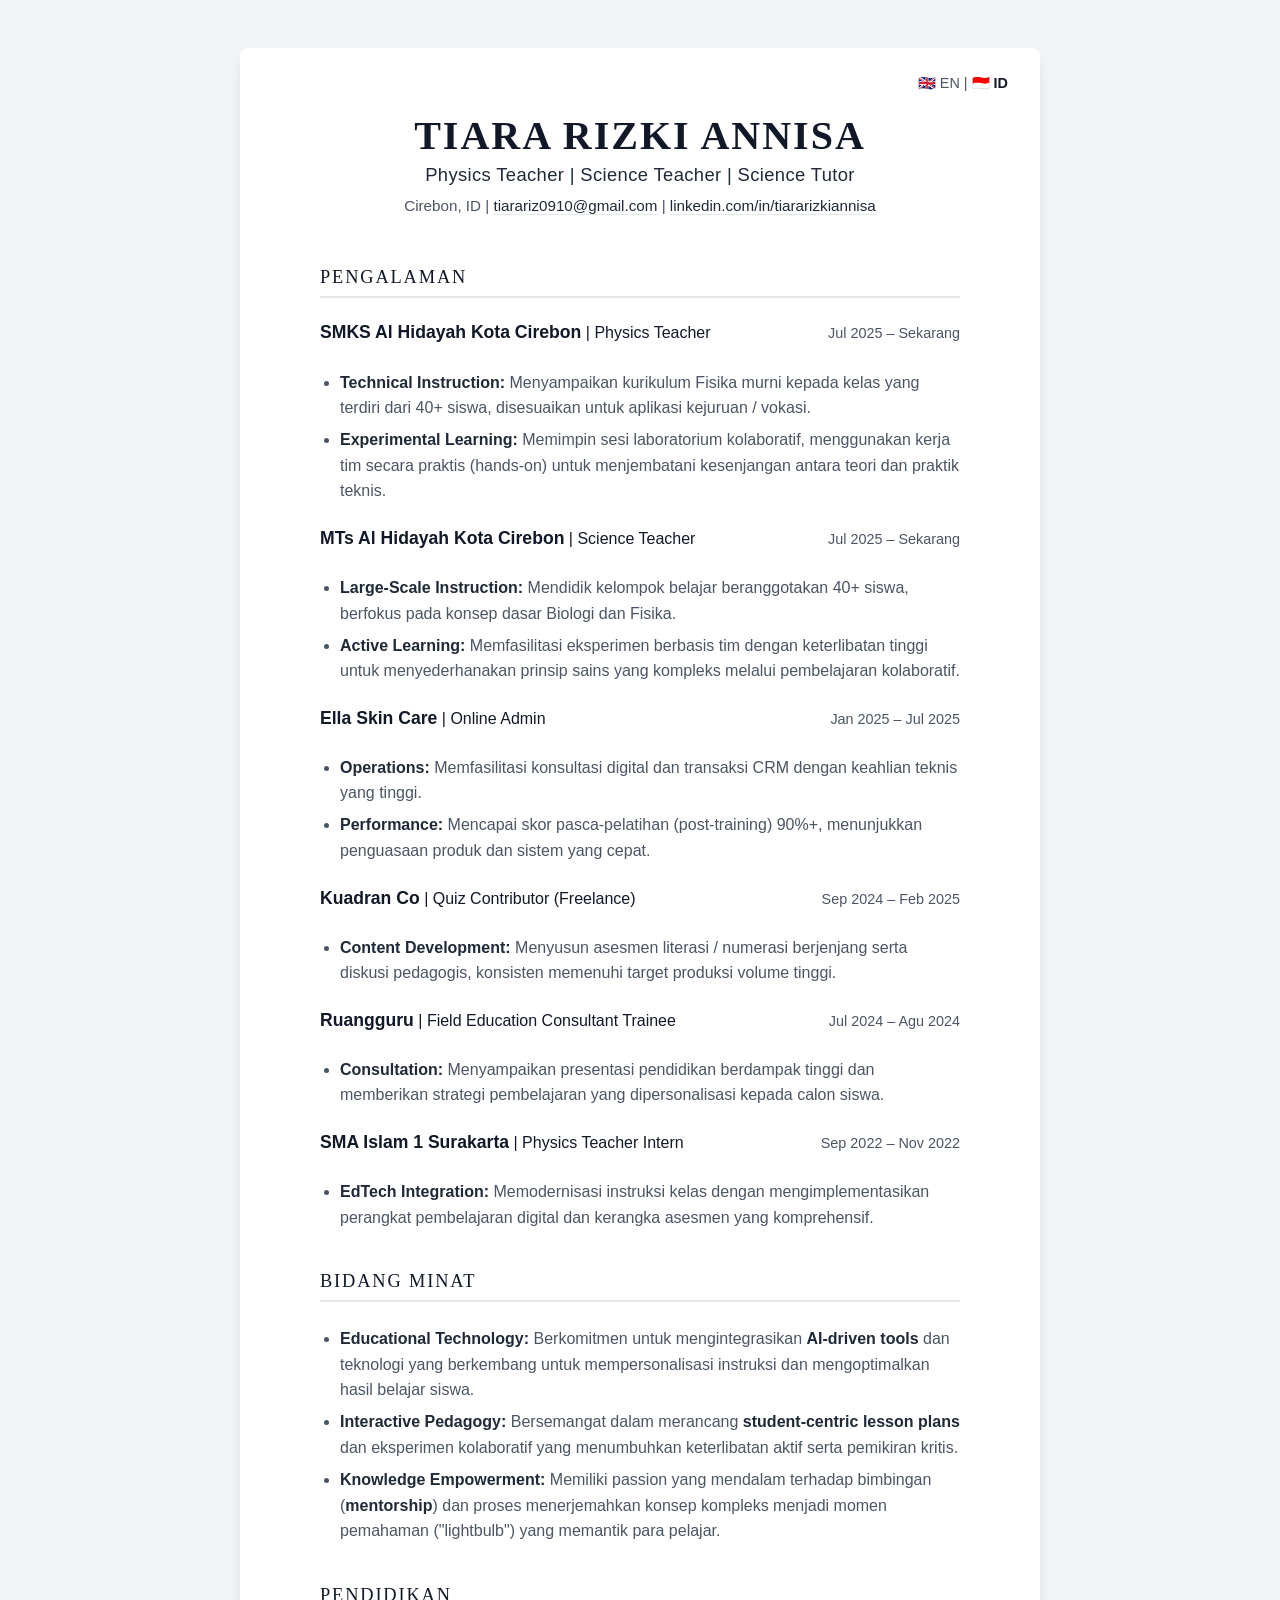
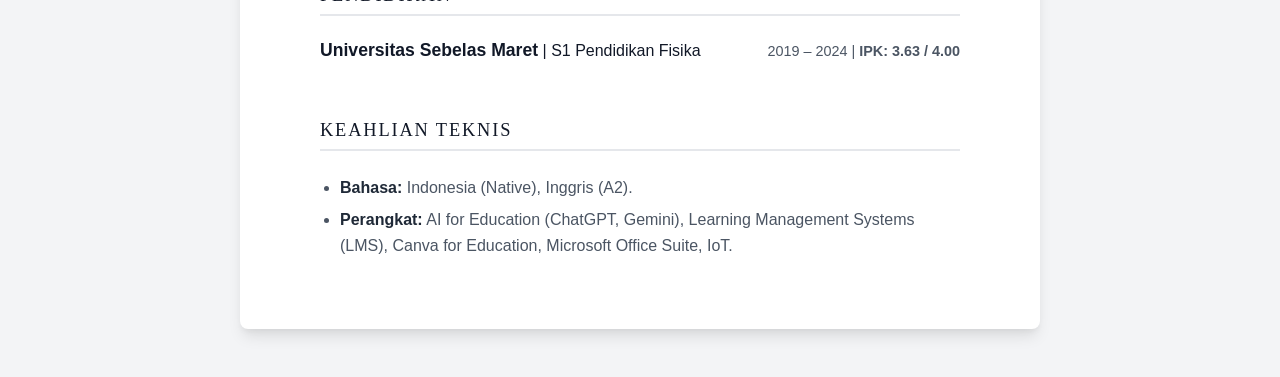
==== id.html @ 32459f76 "Add indonesian language" ====
<!doctype html>
<html lang="id">
  <head>
    <meta charset="UTF-8" />
    <meta name="viewport" content="width=device-width, initial-scale=1.0" />
    <title>Tiara R - Teacher</title>

    <link
      href="https://api.fontshare.com/v2/css?f[]=satoshi@400&f[]=bevellier@500&display=swap"
      rel="stylesheet"
    />
    <link rel="stylesheet" href="style.css" />
  </head>
  <body>
    <main>
      <div class="lang-switcher">
        <a href="index.html">🇬🇧 EN</a> | <span>🇮🇩 ID</span>
      </div>
      <header>
        <h1>TIARA RIZKI ANNISA</h1>
        <h2>Physics Teacher | Science Teacher | Science Tutor</h2>
        <p>
          Cirebon, ID |
          <a href="mailto:tiarariz0910@gmail.com">tiarariz0910@gmail.com</a> |
          <a href="https://linkedin.com/in/tiararizkiannisa">
            linkedin.com/in/tiararizkiannisa
          </a>
        </p>
      </header>

      <section>
        <h2>PENGALAMAN</h2>

        <article>
          <header>
            <h3>
              <strong>SMKS Al Hidayah Kota Cirebon</strong> | Physics Teacher
            </h3>
            <p><em>Jul 2025 – Sekarang</em></p>
          </header>
          <ul>
            <li>
              <strong>Technical Instruction:</strong> Menyampaikan kurikulum Fisika murni kepada kelas yang terdiri dari 40+ siswa, disesuaikan untuk aplikasi kejuruan / vokasi.
            </li>
            <li>
              <strong>Experimental Learning: </strong> Memimpin sesi laboratorium kolaboratif, menggunakan kerja tim secara praktis (hands-on) untuk menjembatani kesenjangan antara teori dan praktik teknis.
            </li>
          </ul>
        </article>

        <article>
          <header>
            <h3>
              <strong>MTs Al Hidayah Kota Cirebon</strong> | Science Teacher
            </h3>
            <p><em>Jul 2025 – Sekarang</em></p>
          </header>
          <ul>
            <li>
              <strong>Large-Scale Instruction:</strong>
              Mendidik kelompok belajar beranggotakan 40+ siswa, berfokus pada konsep dasar Biologi dan Fisika.
            </li>
            <li>
              <strong>Active Learning: </strong> Memfasilitasi eksperimen berbasis tim dengan keterlibatan tinggi untuk menyederhanakan prinsip sains yang kompleks melalui pembelajaran kolaboratif.
            </li>
          </ul>
        </article>

        <article>
          <header>
            <h3><strong>Ella Skin Care</strong> | Online Admin</h3>
            <p><em>Jan 2025 – Jul 2025</em></p>
          </header>
          <ul>
            <li>
              <strong>Operations:</strong> Memfasilitasi konsultasi digital dan transaksi CRM dengan keahlian teknis yang tinggi.
            </li>
            <li>
              <strong>Performance:</strong> Mencapai skor pasca-pelatihan (post-training) 90%+, menunjukkan penguasaan produk dan sistem yang cepat.
            </li>
          </ul>
        </article>

        <article>
          <header>
            <h3><strong>Kuadran Co</strong> | Quiz Contributor (Freelance)</h3>
            <p><em>Sep 2024 – Feb 2025</em></p>
          </header>
          <ul>
            <li>
              <strong>Content Development:</strong> Menyusun asesmen literasi / numerasi berjenjang serta diskusi pedagogis, konsisten memenuhi target produksi volume tinggi.
            </li>
          </ul>
        </article>

        <article>
          <header>
            <h3>
              <strong>Ruangguru</strong> | Field Education Consultant Trainee
            </h3>
            <p><em>Jul 2024 – Agu 2024</em></p>
          </header>
          <ul>
            <li>
              <strong>Consultation:</strong> Menyampaikan presentasi pendidikan berdampak tinggi dan memberikan strategi pembelajaran yang dipersonalisasi kepada calon siswa.
            </li>
          </ul>
        </article>

        <article>
          <header>
            <h3>
              <strong>SMA Islam 1 Surakarta</strong> | Physics Teacher Intern
            </h3>
            <p><em>Sep 2022 – Nov 2022</em></p>
          </header>
          <ul>
            <li>
              <strong>EdTech Integration:</strong> Memodernisasi instruksi kelas dengan mengimplementasikan perangkat pembelajaran digital dan kerangka asesmen yang komprehensif.
            </li>
          </ul>
        </article>
      </section>

      <section>
        <h2>BIDANG MINAT</h2>
        <ul>
          <li>
            <strong>Educational Technology:</strong> Berkomitmen untuk mengintegrasikan <strong>AI-driven tools</strong> dan teknologi yang berkembang untuk mempersonalisasi instruksi dan mengoptimalkan hasil belajar siswa.
          </li>
          <li>
            <strong>Interactive Pedagogy:</strong> Bersemangat dalam merancang <strong>student-centric lesson plans</strong> dan eksperimen kolaboratif yang menumbuhkan keterlibatan aktif serta pemikiran kritis.
          </li>
          <li>
            <strong>Knowledge Empowerment:</strong> Memiliki passion yang mendalam terhadap bimbingan (<strong>mentorship</strong>) dan proses menerjemahkan konsep kompleks menjadi momen pemahaman ("lightbulb") yang memantik para pelajar.
          </li>
        </ul>
      </section>

      <section>
        <h2>PENDIDIKAN</h2>
        <article>
          <header>
            <h3>
              <strong>Universitas Sebelas Maret</strong> | S1 Pendidikan Fisika
            </h3>
            <p><em>2019 – 2024</em> | <strong>IPK: 3.63 / 4.00</strong></p>
          </header>
        </article>
      </section>

      <section>
        <h2>KEAHLIAN TEKNIS</h2>
        <ul>
          <li><strong>Bahasa:</strong> Indonesia (Native), Inggris (A2).</li>
          <li>
            <strong>Perangkat:</strong> AI for Education (ChatGPT, Gemini), Learning
            Management Systems (LMS), Canva for Education, Microsoft Office
            Suite, IoT.
          </li>
        </ul>
      </section>
    </main>
  </body>
</html>
---- style.css ----
* {
  margin: 0;
  padding: 0;
  box-sizing: border-box;
}

:root {
  --text-primary: #1f2937;
  --text-secondary: #4b5563;
  --bg-color: #f3f4f6;
  --white: #ffffff;
  --accent: #111827;
  --border-color: #e5e7eb;
}

@media (prefers-color-scheme: dark) {
  :root {
    --text-primary: #f3f4f6;
    --text-secondary: #9ca3af;
    --bg-color: #111827;
    --white: #1f2937;
    --accent: #f9fafb;
    --border-color: #374151;
  }
}

body {
  background-color: var(--bg-color);
  color: var(--text-primary);
  font-family: "Satoshi", sans-serif;
  line-height: 1.6;
  -webkit-font-smoothing: antialiased;
  transition:
    background-color 0.3s ease,
    color 0.3s ease;
}

main {
  background-color: var(--white);
  max-width: 50rem;
  margin: 3rem auto;
  padding: 4rem 5rem;
  box-shadow:
    0 10px 15px -3px rgba(0, 0, 0, 0.1),
    0 4px 6px -2px rgba(0, 0, 0, 0.05);
  border-radius: 8px;
  transition:
    background-color 0.3s ease,
    box-shadow 0.3s ease;
  position: relative;
}

@media (max-width: 768px) {
  main {
    margin: 0;
    padding: 2.5rem 1.5rem 2rem;
    border-radius: 0;
    box-shadow: none;
  }
}

h1,
h2,
h3,
h4,
h5,
h6 {
  font-family: "Bevellier", serif;
  font-weight: 500;
  line-height: 1.2;
  color: var(--accent);
}

main > header {
  text-align: center;
  margin-bottom: 3rem;
}

main > header h1 {
  font-size: 2.5rem;
  letter-spacing: 0.05em;
  margin-bottom: 0.25rem;
  font-weight: 700;
}

main > header h2 {
  font-family: "Satoshi", sans-serif;
  font-size: 1.15rem;
  font-weight: 500;
  color: var(--text-primary);
  margin-bottom: 0.5rem;
  letter-spacing: 0.02em;
}

main > header p {
  color: var(--text-secondary);
  font-size: 0.95rem;
}

a {
  color: var(--text-primary);
  text-decoration: none;
  border-bottom: 1px solid var(--border-color);
  transition: border-color 0.2s ease;
}

a:hover {
  border-bottom: 1px solid var(--text-primary);
}

section {
  margin-bottom: 2.5rem;
}

section:last-child {
  margin-bottom: 0;
}

section h2 {
  font-size: 1.15rem;
  text-transform: uppercase;
  letter-spacing: 0.1em;
  margin-bottom: 1.5rem;
  padding-bottom: 0.5rem;
  border-bottom: 2px solid var(--border-color);
  color: var(--accent);
}

article {
  margin-bottom: 1.5rem;
}

article:last-child {
  margin-bottom: 0;
}

article header {
  display: flex;
  justify-content: space-between;
  align-items: baseline;
  margin-bottom: 0.5rem;
  flex-wrap: wrap;
  row-gap: 0.25rem;
}

article h3 {
  font-family: "Satoshi", sans-serif;
  font-size: 1rem;
  font-weight: 400;
}

article h3 strong {
  font-weight: 700;
  font-size: 1.1rem;
  color: var(--accent);
}

article header p {
  color: var(--text-secondary);
  font-size: 0.9rem;
}

article header p em {
  font-style: normal;
}

ul {
  padding-left: 1.25rem;
  color: var(--text-secondary);
}

ul li {
  margin-bottom: 0.4rem;
}

ul li strong {
  color: var(--text-primary);
  font-weight: 600;
}

p {
  margin-bottom: 1rem;
}

.lang-switcher {
  position: absolute;
  top: 1.5rem;
  right: 2rem;
  font-size: 0.9rem;
  font-family: "Satoshi", sans-serif;
  color: var(--text-secondary);
}

@media (max-width: 768px) {
  .lang-switcher {
    top: 0.75rem;
    right: 1.25rem;
  }
}

.lang-switcher a {
  color: var(--text-secondary);
  text-decoration: none;
  border-bottom: none;
  transition: color 0.2s ease;
}

.lang-switcher a:hover {
  color: var(--text-primary);
}

.lang-switcher span {
  font-weight: 700;
  color: var(--accent);
}

/* Print Styles - For "Save as PDF" */
@media print {
  :root {
    --text-primary: #000000;
    --text-secondary: #333333;
    --bg-color: #ffffff;
    --white: #ffffff;
    --accent: #000000;
    --border-color: #cccccc;
  }

  body {
    background-color: var(--white);
    font-size: 9.5pt;
    line-height: 1.35;
  }

  main {
    margin: 0;
    padding: 0;
    box-shadow: none;
    max-width: 100%;
  }

  main > header {
    margin-bottom: 1rem;
  }

  main > header h1 {
    font-size: 1.8rem;
    margin-bottom: 0;
  }

  main > header h2 {
    font-size: 1.05rem;
    margin-bottom: 0.15rem;
  }

  section {
    margin-bottom: 0.75rem;
  }

  section h2 {
    font-size: 1rem;
    margin-bottom: 0.4rem;
    padding-bottom: 0.1rem;
    border-bottom-width: 1px;
  }

  article {
    page-break-inside: avoid;
    break-inside: avoid;
    margin-bottom: 0.5rem;
  }

  article header {
    margin-bottom: 0.15rem;
  }

  article h3 {
    font-size: 0.95pt; /* Wait, using pt here is confusing if it was rem outside */
    /* Let's keep it to rem matching body font size */
  }

  article h3 {
    font-size: 1rem;
  }

  article h3 strong {
    font-size: 1.05rem;
  }

  article header p {
    font-size: 0.85rem;
  }

  ul {
    padding-left: 1.25rem;
  }

  ul li {
    margin-bottom: 0.15rem;
  }

  p {
    margin-bottom: 0.2rem;
  }

  a {
    border-bottom: none;
    text-decoration: none;
    color: var(--text-primary);
  }

  section ul li a {
    display: none;
  }

  .lang-switcher {
    display: none;
  }
}
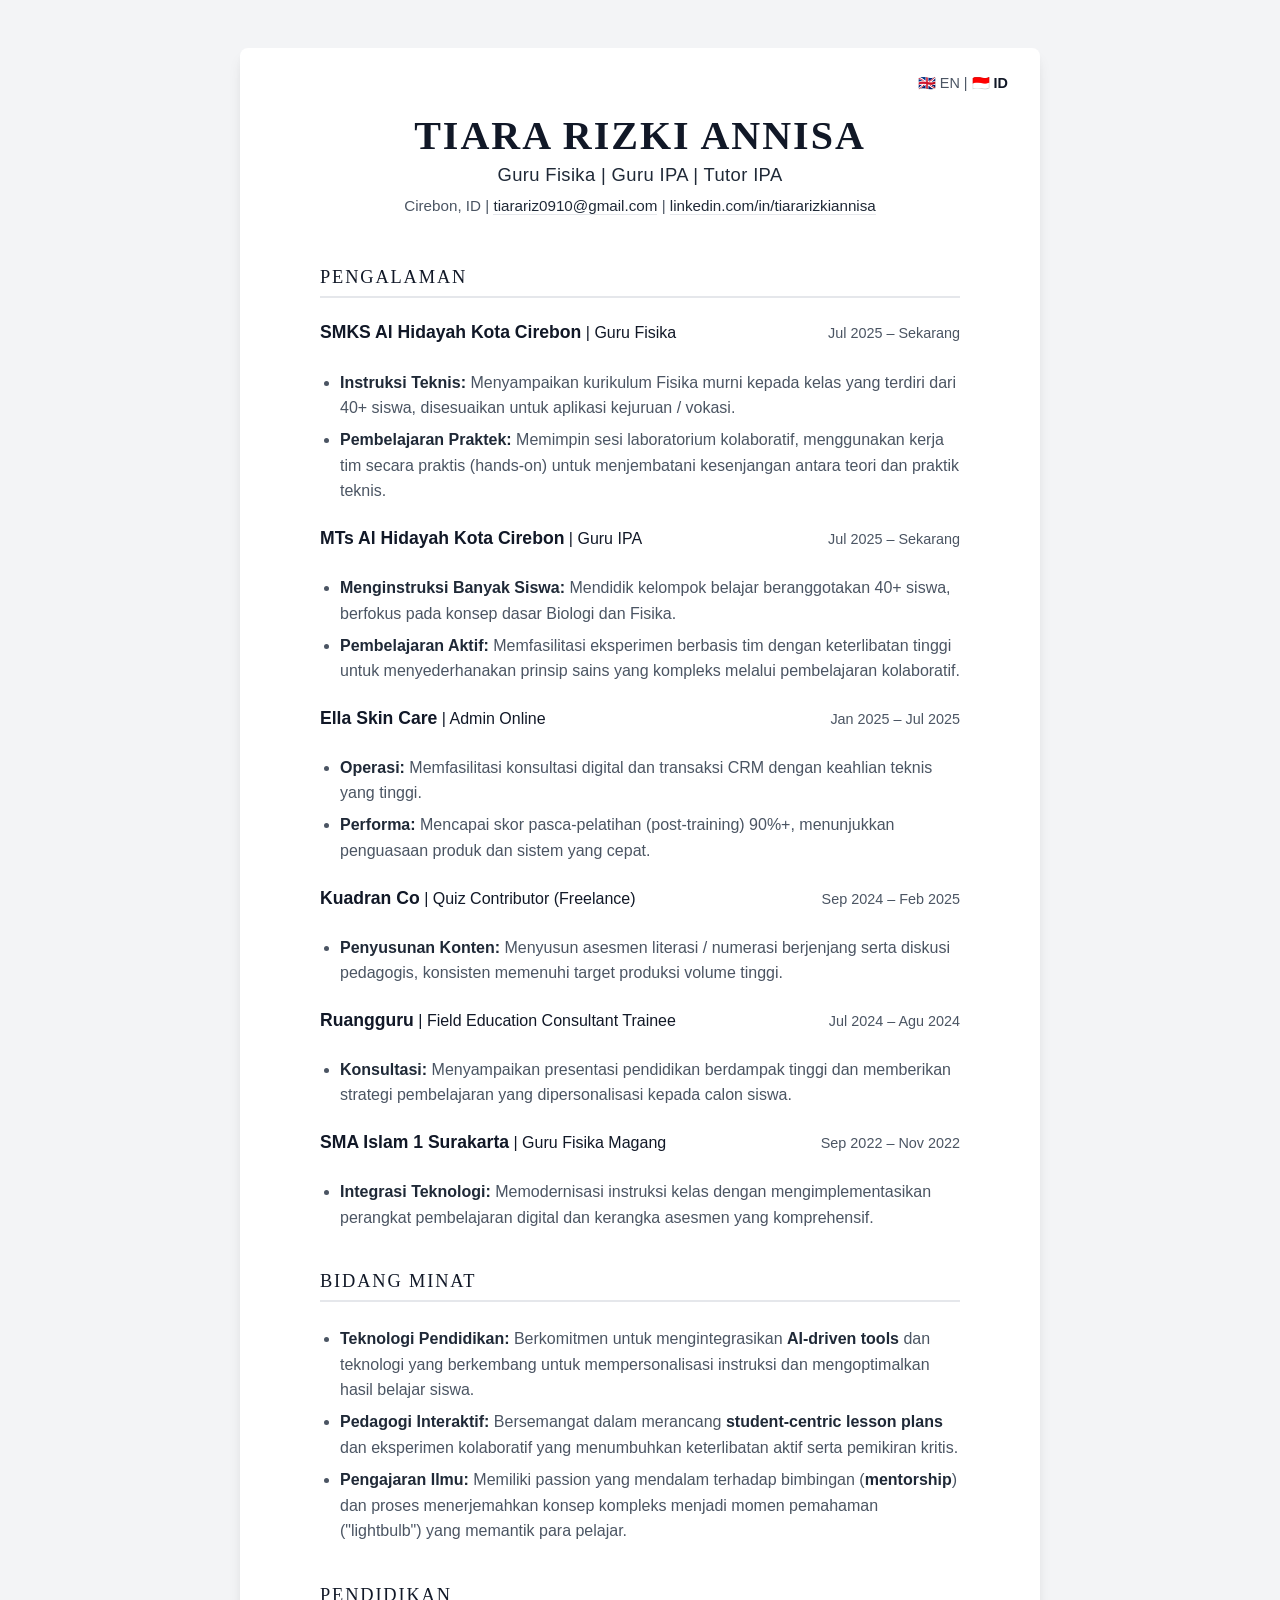
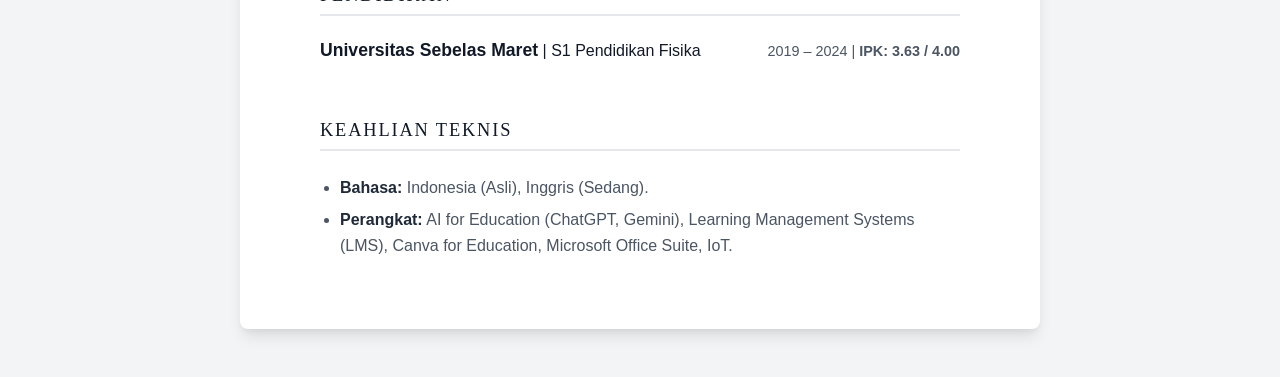
==== commit 8228c442: "localize curriculum vitae content to Indonesian and refine job descriptions" ====
--- a/id.html
+++ b/id.html
@@ -3,7 +3,7 @@
   <head>
     <meta charset="UTF-8" />
     <meta name="viewport" content="width=device-width, initial-scale=1.0" />
-    <title>Tiara R - Teacher</title>
+    <title>Tiara R - Guru Fisika</title>
 
     <link
       href="https://api.fontshare.com/v2/css?f[]=satoshi@400&f[]=bevellier@500&display=swap"
@@ -18,7 +18,7 @@
       </div>
       <header>
         <h1>TIARA RIZKI ANNISA</h1>
-        <h2>Physics Teacher | Science Teacher | Science Tutor</h2>
+        <h2>Guru Fisika | Guru IPA | Tutor IPA</h2>
         <p>
           Cirebon, ID |
           <a href="mailto:tiarariz0910@gmail.com">tiarariz0910@gmail.com</a> |
@@ -33,50 +33,56 @@
 
         <article>
           <header>
-            <h3>
-              <strong>SMKS Al Hidayah Kota Cirebon</strong> | Physics Teacher
-            </h3>
+            <h3><strong>SMKS Al Hidayah Kota Cirebon</strong> | Guru Fisika</h3>
             <p><em>Jul 2025 – Sekarang</em></p>
           </header>
           <ul>
             <li>
-              <strong>Technical Instruction:</strong> Menyampaikan kurikulum Fisika murni kepada kelas yang terdiri dari 40+ siswa, disesuaikan untuk aplikasi kejuruan / vokasi.
+              <strong>Instruksi Teknis:</strong> Menyampaikan kurikulum Fisika
+              murni kepada kelas yang terdiri dari 40+ siswa, disesuaikan untuk
+              aplikasi kejuruan / vokasi.
             </li>
             <li>
-              <strong>Experimental Learning: </strong> Memimpin sesi laboratorium kolaboratif, menggunakan kerja tim secara praktis (hands-on) untuk menjembatani kesenjangan antara teori dan praktik teknis.
+              <strong>Pembelajaran Praktek: </strong> Memimpin sesi laboratorium
+              kolaboratif, menggunakan kerja tim secara praktis (hands-on) untuk
+              menjembatani kesenjangan antara teori dan praktik teknis.
             </li>
           </ul>
         </article>
 
         <article>
           <header>
-            <h3>
-              <strong>MTs Al Hidayah Kota Cirebon</strong> | Science Teacher
-            </h3>
+            <h3><strong>MTs Al Hidayah Kota Cirebon</strong> | Guru IPA</h3>
             <p><em>Jul 2025 – Sekarang</em></p>
           </header>
           <ul>
             <li>
-              <strong>Large-Scale Instruction:</strong>
-              Mendidik kelompok belajar beranggotakan 40+ siswa, berfokus pada konsep dasar Biologi dan Fisika.
+              <strong>Menginstruksi Banyak Siswa:</strong>
+              Mendidik kelompok belajar beranggotakan 40+ siswa, berfokus pada
+              konsep dasar Biologi dan Fisika.
             </li>
             <li>
-              <strong>Active Learning: </strong> Memfasilitasi eksperimen berbasis tim dengan keterlibatan tinggi untuk menyederhanakan prinsip sains yang kompleks melalui pembelajaran kolaboratif.
+              <strong>Pembelajaran Aktif: </strong> Memfasilitasi eksperimen
+              berbasis tim dengan keterlibatan tinggi untuk menyederhanakan
+              prinsip sains yang kompleks melalui pembelajaran kolaboratif.
             </li>
           </ul>
         </article>
 
         <article>
           <header>
-            <h3><strong>Ella Skin Care</strong> | Online Admin</h3>
+            <h3><strong>Ella Skin Care</strong> | Admin Online</h3>
             <p><em>Jan 2025 – Jul 2025</em></p>
           </header>
           <ul>
             <li>
-              <strong>Operations:</strong> Memfasilitasi konsultasi digital dan transaksi CRM dengan keahlian teknis yang tinggi.
+              <strong>Operasi:</strong> Memfasilitasi konsultasi digital dan
+              transaksi CRM dengan keahlian teknis yang tinggi.
             </li>
             <li>
-              <strong>Performance:</strong> Mencapai skor pasca-pelatihan (post-training) 90%+, menunjukkan penguasaan produk dan sistem yang cepat.
+              <strong>Performa:</strong> Mencapai skor pasca-pelatihan
+              (post-training) 90%+, menunjukkan penguasaan produk dan sistem
+              yang cepat.
             </li>
           </ul>
         </article>
@@ -88,7 +94,9 @@
           </header>
           <ul>
             <li>
-              <strong>Content Development:</strong> Menyusun asesmen literasi / numerasi berjenjang serta diskusi pedagogis, konsisten memenuhi target produksi volume tinggi.
+              <strong>Penyusunan Konten:</strong> Menyusun asesmen literasi /
+              numerasi berjenjang serta diskusi pedagogis, konsisten memenuhi
+              target produksi volume tinggi.
             </li>
           </ul>
         </article>
@@ -102,21 +110,23 @@
           </header>
           <ul>
             <li>
-              <strong>Consultation:</strong> Menyampaikan presentasi pendidikan berdampak tinggi dan memberikan strategi pembelajaran yang dipersonalisasi kepada calon siswa.
+              <strong>Konsultasi:</strong> Menyampaikan presentasi pendidikan
+              berdampak tinggi dan memberikan strategi pembelajaran yang
+              dipersonalisasi kepada calon siswa.
             </li>
           </ul>
         </article>
 
         <article>
           <header>
-            <h3>
-              <strong>SMA Islam 1 Surakarta</strong> | Physics Teacher Intern
-            </h3>
+            <h3><strong>SMA Islam 1 Surakarta</strong> | Guru Fisika Magang</h3>
             <p><em>Sep 2022 – Nov 2022</em></p>
           </header>
           <ul>
             <li>
-              <strong>EdTech Integration:</strong> Memodernisasi instruksi kelas dengan mengimplementasikan perangkat pembelajaran digital dan kerangka asesmen yang komprehensif.
+              <strong>Integrasi Teknologi:</strong> Memodernisasi instruksi
+              kelas dengan mengimplementasikan perangkat pembelajaran digital
+              dan kerangka asesmen yang komprehensif.
             </li>
           </ul>
         </article>
@@ -126,13 +136,22 @@
         <h2>BIDANG MINAT</h2>
         <ul>
           <li>
-            <strong>Educational Technology:</strong> Berkomitmen untuk mengintegrasikan <strong>AI-driven tools</strong> dan teknologi yang berkembang untuk mempersonalisasi instruksi dan mengoptimalkan hasil belajar siswa.
+            <strong>Teknologi Pendidikan:</strong> Berkomitmen untuk
+            mengintegrasikan <strong>AI-driven tools</strong> dan teknologi yang
+            berkembang untuk mempersonalisasi instruksi dan mengoptimalkan hasil
+            belajar siswa.
           </li>
           <li>
-            <strong>Interactive Pedagogy:</strong> Bersemangat dalam merancang <strong>student-centric lesson plans</strong> dan eksperimen kolaboratif yang menumbuhkan keterlibatan aktif serta pemikiran kritis.
+            <strong>Pedagogi Interaktif:</strong> Bersemangat dalam merancang
+            <strong>student-centric lesson plans</strong> dan eksperimen
+            kolaboratif yang menumbuhkan keterlibatan aktif serta pemikiran
+            kritis.
           </li>
           <li>
-            <strong>Knowledge Empowerment:</strong> Memiliki passion yang mendalam terhadap bimbingan (<strong>mentorship</strong>) dan proses menerjemahkan konsep kompleks menjadi momen pemahaman ("lightbulb") yang memantik para pelajar.
+            <strong>Pengajaran Ilmu:</strong> Memiliki passion yang mendalam
+            terhadap bimbingan (<strong>mentorship</strong>) dan proses
+            menerjemahkan konsep kompleks menjadi momen pemahaman ("lightbulb")
+            yang memantik para pelajar.
           </li>
         </ul>
       </section>
@@ -152,11 +171,11 @@
       <section>
         <h2>KEAHLIAN TEKNIS</h2>
         <ul>
-          <li><strong>Bahasa:</strong> Indonesia (Native), Inggris (A2).</li>
+          <li><strong>Bahasa:</strong> Indonesia (Asli), Inggris (Sedang).</li>
           <li>
-            <strong>Perangkat:</strong> AI for Education (ChatGPT, Gemini), Learning
-            Management Systems (LMS), Canva for Education, Microsoft Office
-            Suite, IoT.
+            <strong>Perangkat:</strong> AI for Education (ChatGPT, Gemini),
+            Learning Management Systems (LMS), Canva for Education, Microsoft
+            Office Suite, IoT.
           </li>
         </ul>
       </section>
